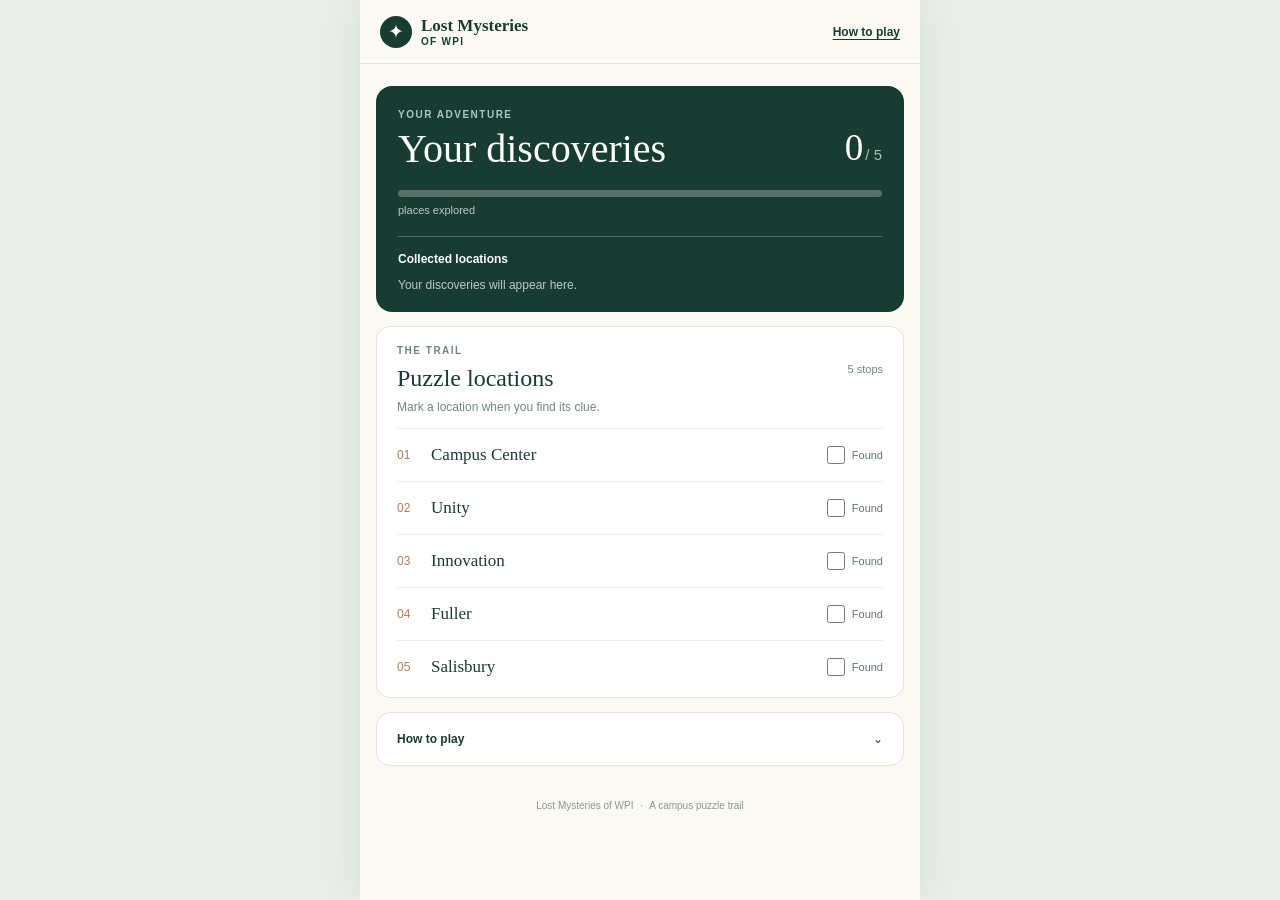
==== index.html @ c338ec58 "Remove clue notebook from mobile home" ====
<!doctype html>
<html lang="en">
<head>
  <meta charset="utf-8">
  <meta name="viewport" content="width=device-width, initial-scale=1">
  <meta name="theme-color" content="#183c32">
  <meta name="description" content="Track your discoveries in the Lost Mysteries of WPI campus puzzle trail.">
  <title>Lost Mysteries of WPI</title>
  <link rel="stylesheet" href="styles.css?v=4">
  <script src="script.js?v=3" defer></script>
</head>
<body>
  <a class="skip-link" href="#main">Skip to content</a>
  <div class="app-shell">
    <header class="site-header">
      <a class="brand" href="#main" aria-label="Lost Mysteries of WPI home">
        <span class="brand-symbol" aria-hidden="true">✦</span>
        <span>Lost Mysteries <small>of WPI</small></span>
      </a>
      <a class="header-link" href="#how-to-play">How to play</a>
    </header>

    <main id="main">
      <section class="dashboard" aria-labelledby="dashboard-title">
        <p class="eyebrow">YOUR ADVENTURE</p>
        <div class="dashboard-heading">
          <h1 id="dashboard-title">Your discoveries</h1>
          <div class="progress-count" aria-live="polite"><strong id="progress-count">0</strong><span>/ 5</span></div>
        </div>
        <div class="progress-track" role="progressbar" aria-label="Places explored" aria-valuemin="0" aria-valuemax="5" aria-valuenow="0" id="progress-track"><div id="progress-fill"></div></div>
        <p class="progress-caption">places explored</p>
        <div class="collected">
          <h2>Collected locations</h2>
          <ul id="collected-list" aria-live="polite"><li class="empty-state">Your discoveries will appear here.</li></ul>
        </div>
      </section>

      <section class="locations" id="locations" aria-labelledby="locations-title">
        <div class="section-title"><div><p class="eyebrow">THE TRAIL</p><h2 id="locations-title">Puzzle locations</h2></div><span class="location-total">5 stops</span></div>
        <p class="section-description">Mark a location when you find its clue.</p>
        <div id="location-list" class="location-list"></div>
      </section>

      <details class="instructions" id="how-to-play">
        <summary>How to play <span aria-hidden="true">⌄</span></summary>
        <ol>
          <li>Visit a puzzle location and look for its puzzle or QR code.</li>
          <li>Solve the puzzle and mark that location as found.</li>
          <li>Combine clues from all five stops to find Gompei’s secret hiding spot.</li>
        </ol>
        <p>You can explore alone or with friends. The listed stops are planned locations and may change.</p>
      </details>
    </main>

    <footer>Lost Mysteries of WPI <span>·</span> A campus puzzle trail</footer>
  </div>
</body>
</html>
---- styles.css ----
:root {
  font-family: Georgia, serif;
  color: #183c32;
  background: #e9eee8;
  font-synthesis: none;
}
* { box-sizing: border-box; }
html { scroll-behavior: smooth; }
body { margin: 0; }
a { color: inherit; text-decoration: none; }
.skip-link:not(:focus) { position: absolute; width: 1px; height: 1px; overflow: hidden; clip: rect(0, 0, 0, 0); white-space: nowrap; }
.skip-link:focus { position: absolute; top: 8px; left: 8px; z-index: 2; padding: 8px; background: white; }
.app-shell { max-width: 560px; min-height: 100vh; margin: auto; background: #faf9f4; box-shadow: 0 0 40px #17382f14; }
.site-header { height: 64px; padding: 0 20px; display: flex; align-items: center; justify-content: space-between; border-bottom: 1px solid #e4e9df; }
.brand { display: flex; align-items: center; gap: 9px; font-size: 17px; font-weight: bold; }
.brand small { display: block; font: 600 10px Arial, sans-serif; letter-spacing: .13em; text-transform: uppercase; }
.brand-symbol { width: 32px; height: 32px; display: grid; place-items: center; border-radius: 50%; background: #183c32; color: white; font-size: 19px; }
.header-link { font: 600 12px Arial, sans-serif; text-decoration: underline; text-underline-offset: 3px; }
main { padding: 22px 16px 34px; }
.eyebrow { margin: 0 0 9px; font: 700 10px Arial, sans-serif; letter-spacing: .15em; color: #71877a; }
.dashboard { padding: 23px 22px 20px; border-radius: 16px; background: #183c32; color: white; }
.dashboard .eyebrow { color: #afc7b5; }
.dashboard-heading { display: flex; align-items: start; justify-content: space-between; gap: 10px; }
h1, h2, p { margin-top: 0; }
h1 { font-size: clamp(30px, 8vw, 40px); line-height: 1; font-weight: normal; margin-bottom: 21px; }
.progress-count { display: flex; align-items: baseline; gap: 2px; white-space: nowrap; }
.progress-count strong { font-size: 37px; font-weight: normal; line-height: 1; }
.progress-count span { font: 15px Arial, sans-serif; color: #a9c1b2; }
.progress-track { height: 7px; border-radius: 10px; background: #557165; overflow: hidden; }
.progress-track div { width: 0; height: 100%; border-radius: inherit; background: #e5a16b; transition: width .2s; }
.progress-caption { margin: 7px 0 20px; color: #b8cbbf; font: 11px Arial, sans-serif; }
.collected { border-top: 1px solid #4f6a5d; padding-top: 15px; }
.collected h2 { margin-bottom: 12px; font: 700 12px Arial, sans-serif; }
.collected ul { display: flex; flex-wrap: wrap; gap: 7px; list-style: none; padding: 0; margin: 0; }
.collected li:not(.empty-state) { padding: 7px 10px; border-radius: 30px; color: #183c32; background: #e1eadc; font: 600 12px Arial, sans-serif; }
.empty-state { color: #b8cbbf; font: 12px Arial, sans-serif; }
.locations, .instructions { margin-top: 14px; background: white; border: 1px solid #e2e7dd; border-radius: 14px; }
.section-title { display: flex; justify-content: space-between; align-items: center; gap: 12px; }
.section-title h2 { margin: 0; font-size: 24px; font-weight: normal; }
input:focus-visible, a:focus-visible, summary:focus-visible { outline: 2px solid #bd744c; outline-offset: 2px; }
.locations { padding: 18px 20px 4px; }
.location-total { font: 11px Arial, sans-serif; color: #71877a !important; white-space: nowrap; }
.section-description { margin: 7px 0 12px; font: 12px/1.4 Arial, sans-serif; color: #71877a; }
.location { display: flex; align-items: center; gap: 12px; min-height: 53px; border-top: 1px solid #edf0e9; }
.location-index { color: #bc7957; font: 12px Arial, sans-serif; width: 22px; }
.location h3 { margin: 0; flex: 1; font-size: 17px; font-weight: normal; }
.location-check { display: flex; align-items: center; gap: 7px; cursor: pointer; font: 11px Arial, sans-serif; color: #61766a; }
.location-check input { width: 18px; height: 18px; margin: 0; accent-color: #183c32; cursor: pointer; }
.location:has(input:checked) h3 { color: #5b7864; }
.instructions { padding: 0 20px; font: 12px/1.55 Arial, sans-serif; }
.instructions summary { display: flex; justify-content: space-between; padding: 17px 0; cursor: pointer; font-weight: 700; list-style: none; }
.instructions summary::-webkit-details-marker { display: none; }
.instructions[open] summary span { transform: rotate(180deg); }
.instructions ol { padding-left: 20px; margin: 0 0 12px; }
.instructions li { margin-bottom: 8px; }
.instructions p { color: #64766a; margin-bottom: 18px; }
footer { padding: 0 16px 25px; color: #8a998c; text-align: center; font: 10px Arial, sans-serif; }
footer span { margin: 0 4px; }
@media (max-width: 360px) { .location-check { font-size: 0; } .location-check input { width: 20px; height: 20px; } }
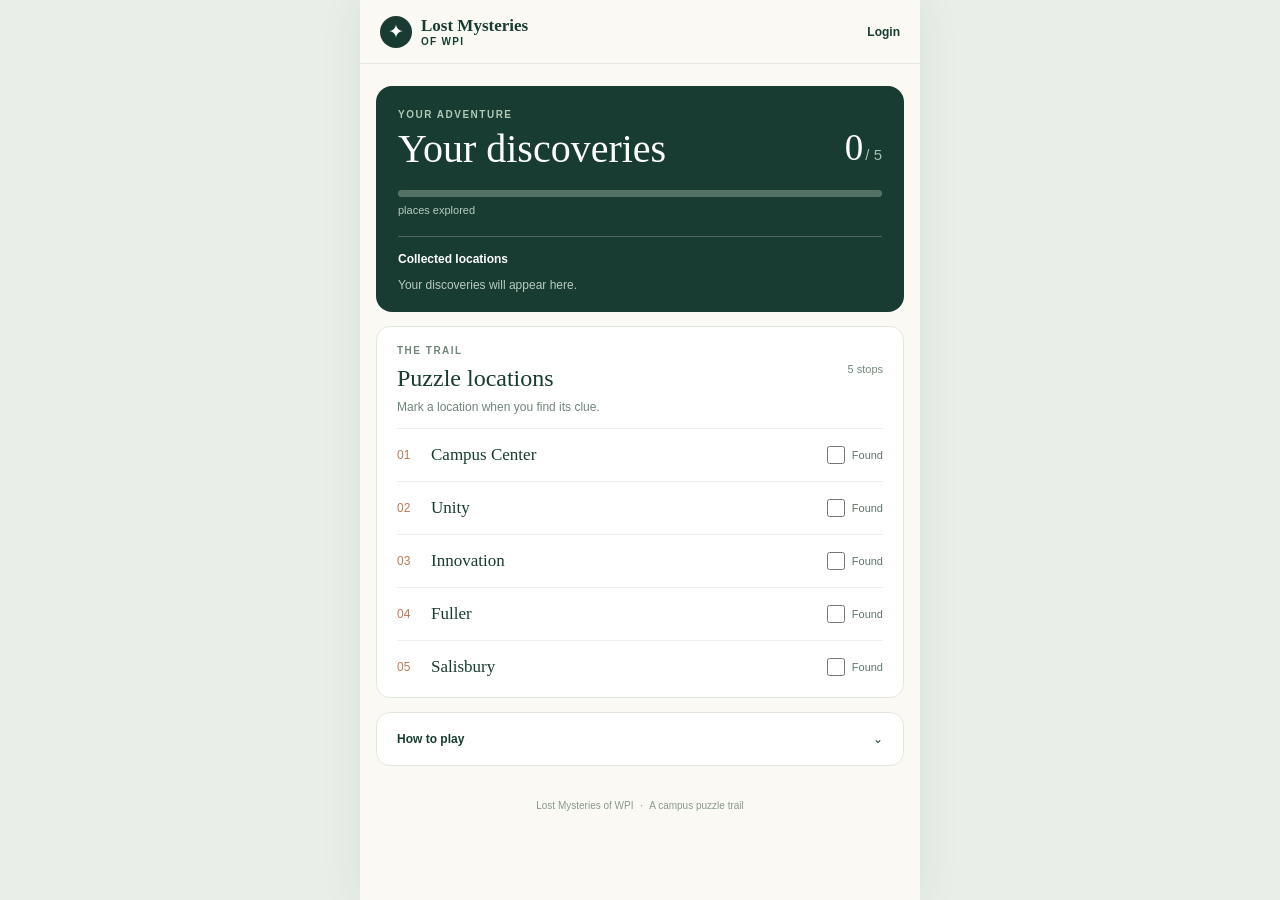
==== commit 22bdb5b0: "Show login label in header" ====
--- a/index.html
+++ b/index.html
@@ -6,7 +6,7 @@
   <meta name="theme-color" content="#183c32">
   <meta name="description" content="Track your discoveries in the Lost Mysteries of WPI campus puzzle trail.">
   <title>Lost Mysteries of WPI</title>
-  <link rel="stylesheet" href="styles.css?v=4">
+  <link rel="stylesheet" href="styles.css?v=5">
   <script src="script.js?v=3" defer></script>
 </head>
 <body>
@@ -17,7 +17,7 @@
         <span class="brand-symbol" aria-hidden="true">✦</span>
         <span>Lost Mysteries <small>of WPI</small></span>
       </a>
-      <a class="header-link" href="#how-to-play">How to play</a>
+      <span class="header-link">Login</span>
     </header>
 
     <main id="main">
--- a/styles.css
+++ b/styles.css
@@ -15,7 +15,7 @@
 .brand { display: flex; align-items: center; gap: 9px; font-size: 17px; font-weight: bold; }
 .brand small { display: block; font: 600 10px Arial, sans-serif; letter-spacing: .13em; text-transform: uppercase; }
 .brand-symbol { width: 32px; height: 32px; display: grid; place-items: center; border-radius: 50%; background: #183c32; color: white; font-size: 19px; }
-.header-link { font: 600 12px Arial, sans-serif; text-decoration: underline; text-underline-offset: 3px; }
+.header-link { font: 600 12px Arial, sans-serif; }
 main { padding: 22px 16px 34px; }
 .eyebrow { margin: 0 0 9px; font: 700 10px Arial, sans-serif; letter-spacing: .15em; color: #71877a; }
 .dashboard { padding: 23px 22px 20px; border-radius: 16px; background: #183c32; color: white; }
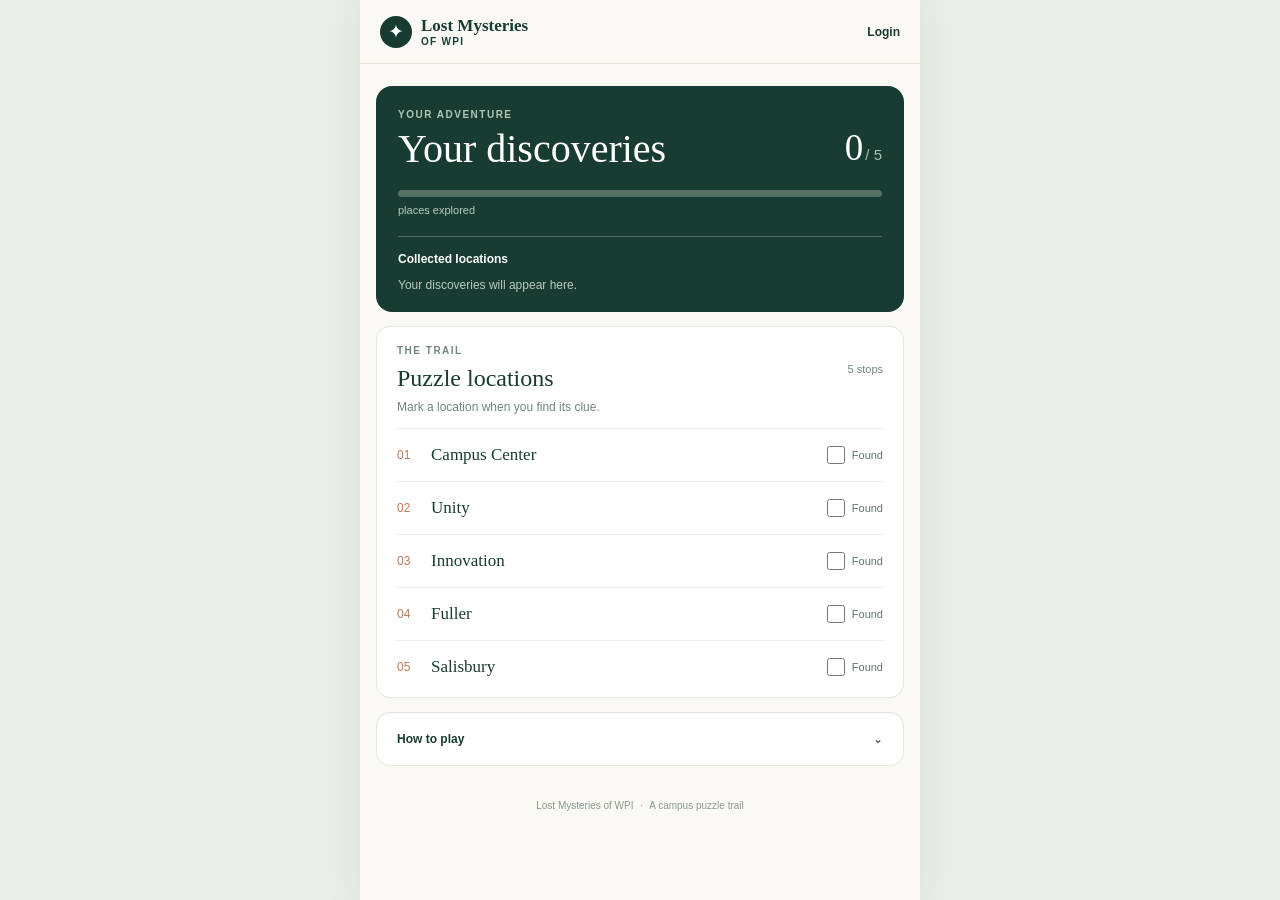
==== commit 4a169468: "Adjusted the layout" ====
--- a/index.html
+++ b/index.html
@@ -1,5 +1,6 @@
 <!doctype html>
 <html lang="en">
+
 <head>
   <meta charset="utf-8">
   <meta name="viewport" content="width=device-width, initial-scale=1">
@@ -9,6 +10,7 @@
   <link rel="stylesheet" href="styles.css?v=5">
   <script src="script.js?v=3" defer></script>
 </head>
+
 <body>
   <a class="skip-link" href="#main">Skip to content</a>
   <div class="app-shell">
@@ -27,16 +29,26 @@
           <h1 id="dashboard-title">Your discoveries</h1>
           <div class="progress-count" aria-live="polite"><strong id="progress-count">0</strong><span>/ 5</span></div>
         </div>
-        <div class="progress-track" role="progressbar" aria-label="Places explored" aria-valuemin="0" aria-valuemax="5" aria-valuenow="0" id="progress-track"><div id="progress-fill"></div></div>
+        <div class="progress-track" role="progressbar" aria-label="Places explored" aria-valuemin="0" aria-valuemax="5"
+          aria-valuenow="0" id="progress-track">
+          <div id="progress-fill"></div>
+        </div>
         <p class="progress-caption">places explored</p>
         <div class="collected">
           <h2>Collected locations</h2>
-          <ul id="collected-list" aria-live="polite"><li class="empty-state">Your discoveries will appear here.</li></ul>
+          <ul id="collected-list" aria-live="polite">
+            <li class="empty-state">Your discoveries will appear here.</li>
+          </ul>
         </div>
       </section>
 
       <section class="locations" id="locations" aria-labelledby="locations-title">
-        <div class="section-title"><div><p class="eyebrow">THE TRAIL</p><h2 id="locations-title">Puzzle locations</h2></div><span class="location-total">5 stops</span></div>
+        <div class="section-title">
+          <div>
+            <p class="eyebrow">THE TRAIL</p>
+            <h2 id="locations-title">Puzzle locations</h2>
+          </div><span class="location-total">5 stops</span>
+        </div>
         <p class="section-description">Mark a location when you find its clue.</p>
         <div id="location-list" class="location-list"></div>
       </section>
@@ -55,4 +67,5 @@
     <footer>Lost Mysteries of WPI <span>·</span> A campus puzzle trail</footer>
   </div>
 </body>
-</html>
+
+</html>
--- a/styles.css
+++ b/styles.css
@@ -4,56 +4,342 @@
   background: #e9eee8;
   font-synthesis: none;
 }
-* { box-sizing: border-box; }
-html { scroll-behavior: smooth; }
-body { margin: 0; }
-a { color: inherit; text-decoration: none; }
-.skip-link:not(:focus) { position: absolute; width: 1px; height: 1px; overflow: hidden; clip: rect(0, 0, 0, 0); white-space: nowrap; }
-.skip-link:focus { position: absolute; top: 8px; left: 8px; z-index: 2; padding: 8px; background: white; }
-.app-shell { max-width: 560px; min-height: 100vh; margin: auto; background: #faf9f4; box-shadow: 0 0 40px #17382f14; }
-.site-header { height: 64px; padding: 0 20px; display: flex; align-items: center; justify-content: space-between; border-bottom: 1px solid #e4e9df; }
-.brand { display: flex; align-items: center; gap: 9px; font-size: 17px; font-weight: bold; }
-.brand small { display: block; font: 600 10px Arial, sans-serif; letter-spacing: .13em; text-transform: uppercase; }
-.brand-symbol { width: 32px; height: 32px; display: grid; place-items: center; border-radius: 50%; background: #183c32; color: white; font-size: 19px; }
-.header-link { font: 600 12px Arial, sans-serif; }
-main { padding: 22px 16px 34px; }
-.eyebrow { margin: 0 0 9px; font: 700 10px Arial, sans-serif; letter-spacing: .15em; color: #71877a; }
-.dashboard { padding: 23px 22px 20px; border-radius: 16px; background: #183c32; color: white; }
-.dashboard .eyebrow { color: #afc7b5; }
-.dashboard-heading { display: flex; align-items: start; justify-content: space-between; gap: 10px; }
-h1, h2, p { margin-top: 0; }
-h1 { font-size: clamp(30px, 8vw, 40px); line-height: 1; font-weight: normal; margin-bottom: 21px; }
-.progress-count { display: flex; align-items: baseline; gap: 2px; white-space: nowrap; }
-.progress-count strong { font-size: 37px; font-weight: normal; line-height: 1; }
-.progress-count span { font: 15px Arial, sans-serif; color: #a9c1b2; }
-.progress-track { height: 7px; border-radius: 10px; background: #557165; overflow: hidden; }
-.progress-track div { width: 0; height: 100%; border-radius: inherit; background: #e5a16b; transition: width .2s; }
-.progress-caption { margin: 7px 0 20px; color: #b8cbbf; font: 11px Arial, sans-serif; }
-.collected { border-top: 1px solid #4f6a5d; padding-top: 15px; }
-.collected h2 { margin-bottom: 12px; font: 700 12px Arial, sans-serif; }
-.collected ul { display: flex; flex-wrap: wrap; gap: 7px; list-style: none; padding: 0; margin: 0; }
-.collected li:not(.empty-state) { padding: 7px 10px; border-radius: 30px; color: #183c32; background: #e1eadc; font: 600 12px Arial, sans-serif; }
-.empty-state { color: #b8cbbf; font: 12px Arial, sans-serif; }
-.locations, .instructions { margin-top: 14px; background: white; border: 1px solid #e2e7dd; border-radius: 14px; }
-.section-title { display: flex; justify-content: space-between; align-items: center; gap: 12px; }
-.section-title h2 { margin: 0; font-size: 24px; font-weight: normal; }
-input:focus-visible, a:focus-visible, summary:focus-visible { outline: 2px solid #bd744c; outline-offset: 2px; }
-.locations { padding: 18px 20px 4px; }
-.location-total { font: 11px Arial, sans-serif; color: #71877a !important; white-space: nowrap; }
-.section-description { margin: 7px 0 12px; font: 12px/1.4 Arial, sans-serif; color: #71877a; }
-.location { display: flex; align-items: center; gap: 12px; min-height: 53px; border-top: 1px solid #edf0e9; }
-.location-index { color: #bc7957; font: 12px Arial, sans-serif; width: 22px; }
-.location h3 { margin: 0; flex: 1; font-size: 17px; font-weight: normal; }
-.location-check { display: flex; align-items: center; gap: 7px; cursor: pointer; font: 11px Arial, sans-serif; color: #61766a; }
-.location-check input { width: 18px; height: 18px; margin: 0; accent-color: #183c32; cursor: pointer; }
-.location:has(input:checked) h3 { color: #5b7864; }
-.instructions { padding: 0 20px; font: 12px/1.55 Arial, sans-serif; }
-.instructions summary { display: flex; justify-content: space-between; padding: 17px 0; cursor: pointer; font-weight: 700; list-style: none; }
-.instructions summary::-webkit-details-marker { display: none; }
-.instructions[open] summary span { transform: rotate(180deg); }
-.instructions ol { padding-left: 20px; margin: 0 0 12px; }
-.instructions li { margin-bottom: 8px; }
-.instructions p { color: #64766a; margin-bottom: 18px; }
-footer { padding: 0 16px 25px; color: #8a998c; text-align: center; font: 10px Arial, sans-serif; }
-footer span { margin: 0 4px; }
-@media (max-width: 360px) { .location-check { font-size: 0; } .location-check input { width: 20px; height: 20px; } }
+
+* {
+  box-sizing: border-box;
+}
+
+html {
+  scroll-behavior: smooth;
+}
+
+body {
+  margin: 0;
+}
+
+a {
+  color: inherit;
+  text-decoration: none;
+}
+
+.skip-link:not(:focus) {
+  position: absolute;
+  width: 1px;
+  height: 1px;
+  overflow: hidden;
+  clip: rect(0, 0, 0, 0);
+  white-space: nowrap;
+}
+
+.skip-link:focus {
+  position: absolute;
+  top: 8px;
+  left: 8px;
+  z-index: 2;
+  padding: 8px;
+  background: white;
+}
+
+.app-shell {
+  max-width: 560px;
+  min-height: 100vh;
+  margin: auto;
+  background: #faf9f4;
+  box-shadow: 0 0 40px #17382f14;
+}
+
+.site-header {
+  height: 64px;
+  padding: 0 20px;
+  display: flex;
+  align-items: center;
+  justify-content: space-between;
+  border-bottom: 1px solid #e4e9df;
+}
+
+.brand {
+  display: flex;
+  align-items: center;
+  gap: 9px;
+  font-size: 17px;
+  font-weight: bold;
+}
+
+.brand small {
+  display: block;
+  font: 600 10px Arial, sans-serif;
+  letter-spacing: .13em;
+  text-transform: uppercase;
+}
+
+.brand-symbol {
+  width: 32px;
+  height: 32px;
+  display: grid;
+  place-items: center;
+  border-radius: 50%;
+  background: #183c32;
+  color: white;
+  font-size: 19px;
+}
+
+.header-link {
+  font: 600 12px Arial, sans-serif;
+}
+
+main {
+  padding: 22px 16px 34px;
+}
+
+.eyebrow {
+  margin: 0 0 9px;
+  font: 700 10px Arial, sans-serif;
+  letter-spacing: .15em;
+  color: #71877a;
+}
+
+.dashboard {
+  padding: 23px 22px 20px;
+  border-radius: 16px;
+  background: #183c32;
+  color: white;
+}
+
+.dashboard .eyebrow {
+  color: #afc7b5;
+}
+
+.dashboard-heading {
+  display: flex;
+  align-items: start;
+  justify-content: space-between;
+  gap: 10px;
+}
+
+h1,
+h2,
+p {
+  margin-top: 0;
+}
+
+h1 {
+  font-size: clamp(30px, 8vw, 40px);
+  line-height: 1;
+  font-weight: normal;
+  margin-bottom: 21px;
+}
+
+.progress-count {
+  display: flex;
+  align-items: baseline;
+  gap: 2px;
+  white-space: nowrap;
+}
+
+.progress-count strong {
+  font-size: 37px;
+  font-weight: normal;
+  line-height: 1;
+}
+
+.progress-count span {
+  font: 15px Arial, sans-serif;
+  color: #a9c1b2;
+}
+
+.progress-track {
+  height: 7px;
+  border-radius: 10px;
+  background: #557165;
+  overflow: hidden;
+}
+
+.progress-track div {
+  width: 0;
+  height: 100%;
+  border-radius: inherit;
+  background: #e5a16b;
+  transition: width .2s;
+}
+
+.progress-caption {
+  margin: 7px 0 20px;
+  color: #b8cbbf;
+  font: 11px Arial, sans-serif;
+}
+
+.collected {
+  border-top: 1px solid #4f6a5d;
+  padding-top: 15px;
+}
+
+.collected h2 {
+  margin-bottom: 12px;
+  font: 700 12px Arial, sans-serif;
+}
+
+.collected ul {
+  display: flex;
+  flex-wrap: wrap;
+  gap: 7px;
+  list-style: none;
+  padding: 0;
+  margin: 0;
+}
+
+.collected li:not(.empty-state) {
+  padding: 7px 10px;
+  border-radius: 30px;
+  color: #183c32;
+  background: #e1eadc;
+  font: 600 12px Arial, sans-serif;
+}
+
+.empty-state {
+  color: #b8cbbf;
+  font: 12px Arial, sans-serif;
+}
+
+.locations,
+.instructions {
+  margin-top: 14px;
+  background: white;
+  border: 1px solid #e2e7dd;
+  border-radius: 14px;
+}
+
+.section-title {
+  display: flex;
+  justify-content: space-between;
+  align-items: center;
+  gap: 12px;
+}
+
+.section-title h2 {
+  margin: 0;
+  font-size: 24px;
+  font-weight: normal;
+}
+
+input:focus-visible,
+a:focus-visible,
+summary:focus-visible {
+  outline: 2px solid #bd744c;
+  outline-offset: 2px;
+}
+
+.locations {
+  padding: 18px 20px 4px;
+}
+
+.location-total {
+  font: 11px Arial, sans-serif;
+  color: #71877a !important;
+  white-space: nowrap;
+}
+
+.section-description {
+  margin: 7px 0 12px;
+  font: 12px/1.4 Arial, sans-serif;
+  color: #71877a;
+}
+
+.location {
+  display: flex;
+  align-items: center;
+  gap: 12px;
+  min-height: 53px;
+  border-top: 1px solid #edf0e9;
+}
+
+.location-index {
+  color: #bc7957;
+  font: 12px Arial, sans-serif;
+  width: 22px;
+}
+
+.location h3 {
+  margin: 0;
+  flex: 1;
+  font-size: 17px;
+  font-weight: normal;
+}
+
+.location-check {
+  display: flex;
+  align-items: center;
+  gap: 7px;
+  cursor: pointer;
+  font: 11px Arial, sans-serif;
+  color: #61766a;
+}
+
+.location-check input {
+  width: 18px;
+  height: 18px;
+  margin: 0;
+  accent-color: #183c32;
+  cursor: pointer;
+}
+
+.location:has(input:checked) h3 {
+  color: #5b7864;
+}
+
+.instructions {
+  padding: 0 20px;
+  font: 12px/1.55 Arial, sans-serif;
+}
+
+.instructions summary {
+  display: flex;
+  justify-content: space-between;
+  padding: 17px 0;
+  cursor: pointer;
+  font-weight: 700;
+  list-style: none;
+}
+
+.instructions summary::-webkit-details-marker {
+  display: none;
+}
+
+.instructions[open] summary span {
+  transform: rotate(180deg);
+}
+
+.instructions ol {
+  padding-left: 20px;
+  margin: 0 0 12px;
+}
+
+.instructions li {
+  margin-bottom: 8px;
+}
+
+.instructions p {
+  color: #64766a;
+  margin-bottom: 18px;
+}
+
+footer {
+  padding: 0 16px 25px;
+  color: #8a998c;
+  text-align: center;
+  font: 10px Arial, sans-serif;
+}
+
+footer span {
+  margin: 0 4px;
+}
+
+@media (max-width: 360px) {
+  .location-check {
+    font-size: 0;
+  }
+
+  .location-check input {
+    width: 20px;
+    height: 20px;
+  }
+}
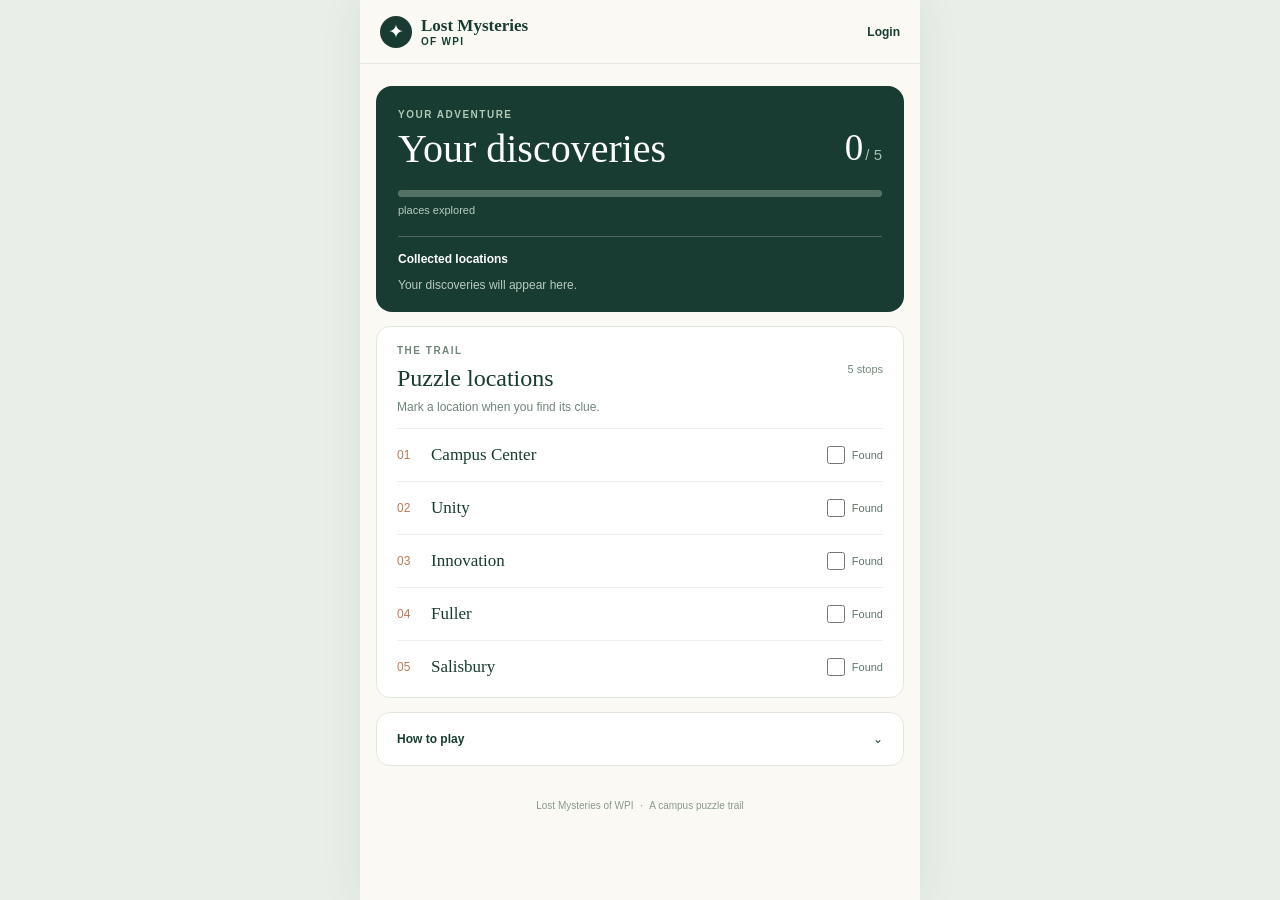
==== commit dd3659bd: "Add a login page and connect to the main page." ====
--- a/index.html
+++ b/index.html
@@ -2,70 +2,134 @@
 <html lang="en">
 
 <head>
-  <meta charset="utf-8">
-  <meta name="viewport" content="width=device-width, initial-scale=1">
-  <meta name="theme-color" content="#183c32">
-  <meta name="description" content="Track your discoveries in the Lost Mysteries of WPI campus puzzle trail.">
-  <title>Lost Mysteries of WPI</title>
-  <link rel="stylesheet" href="styles.css?v=5">
-  <script src="script.js?v=3" defer></script>
+	<meta charset="utf-8">
+	<meta name="viewport" content="width=device-width, initial-scale=1">
+	<meta name="theme-color" content="#183c32">
+	<meta name="description" content="Track your discoveries in the Lost Mysteries of WPI campus puzzle trail.">
+	<title>Lost Mysteries of WPI</title>
+	<link rel="stylesheet" href="styles.css?v=5">
 </head>
 
 <body>
-  <a class="skip-link" href="#main">Skip to content</a>
-  <div class="app-shell">
-    <header class="site-header">
-      <a class="brand" href="#main" aria-label="Lost Mysteries of WPI home">
-        <span class="brand-symbol" aria-hidden="true">✦</span>
-        <span>Lost Mysteries <small>of WPI</small></span>
-      </a>
-      <span class="header-link">Login</span>
-    </header>
+	<a class="skip-link" href="#main">Skip to content</a>
+	<div class="app-shell">
+		<header class="site-header">
+			<a class="brand" href="#main" aria-label="Lost Mysteries of WPI home">
+				<span class="brand-symbol" aria-hidden="true">✦</span>
+				<span>Lost Mysteries <small>of WPI</small></span>
+			</a>
+			<a class="header-link" href="login.html">Login</a>
+		</header>
 
-    <main id="main">
-      <section class="dashboard" aria-labelledby="dashboard-title">
-        <p class="eyebrow">YOUR ADVENTURE</p>
-        <div class="dashboard-heading">
-          <h1 id="dashboard-title">Your discoveries</h1>
-          <div class="progress-count" aria-live="polite"><strong id="progress-count">0</strong><span>/ 5</span></div>
-        </div>
-        <div class="progress-track" role="progressbar" aria-label="Places explored" aria-valuemin="0" aria-valuemax="5"
-          aria-valuenow="0" id="progress-track">
-          <div id="progress-fill"></div>
-        </div>
-        <p class="progress-caption">places explored</p>
-        <div class="collected">
-          <h2>Collected locations</h2>
-          <ul id="collected-list" aria-live="polite">
-            <li class="empty-state">Your discoveries will appear here.</li>
-          </ul>
-        </div>
-      </section>
+		<main id="main">
+			<section class="dashboard" aria-labelledby="dashboard-title">
+				<p class="eyebrow">YOUR ADVENTURE</p>
+				<div class="dashboard-heading">
+					<h1 id="dashboard-title">Your discoveries</h1>
+					<div class="progress-count" aria-live="polite"><strong id="progress-count">0</strong><span>/
+							5</span></div>
+				</div>
+				<div class="progress-track" role="progressbar" aria-label="Places explored" aria-valuemin="0"
+					aria-valuemax="5" aria-valuenow="0" id="progress-track">
+					<div id="progress-fill"></div>
+				</div>
+				<p class="progress-caption">places explored</p>
+				<div class="collected">
+					<h2>Collected locations</h2>
+					<ul id="collected-list" aria-live="polite">
+						<li class="empty-state">Your discoveries will appear here.</li>
+					</ul>
+				</div>
+			</section>
 
-      <section class="locations" id="locations" aria-labelledby="locations-title">
-        <div class="section-title">
-          <div>
-            <p class="eyebrow">THE TRAIL</p>
-            <h2 id="locations-title">Puzzle locations</h2>
-          </div><span class="location-total">5 stops</span>
-        </div>
-        <p class="section-description">Mark a location when you find its clue.</p>
-        <div id="location-list" class="location-list"></div>
-      </section>
+			<section class="locations" id="locations" aria-labelledby="locations-title">
+				<div class="section-title">
+					<div>
+						<p class="eyebrow">THE TRAIL</p>
+						<h2 id="locations-title">Puzzle locations</h2>
+					</div><span class="location-total">5 stops</span>
+				</div>
+				<p class="section-description">Mark a location when you find its clue.</p>
+				<div id="location-list" class="location-list"></div>
+			</section>
 
-      <details class="instructions" id="how-to-play">
-        <summary>How to play <span aria-hidden="true">⌄</span></summary>
-        <ol>
-          <li>Visit a puzzle location and look for its puzzle or QR code.</li>
-          <li>Solve the puzzle and mark that location as found.</li>
-          <li>Combine clues from all five stops to find Gompei’s secret hiding spot.</li>
-        </ol>
-        <p>You can explore alone or with friends. The listed stops are planned locations and may change.</p>
-      </details>
-    </main>
+			<details class="instructions" id="how-to-play">
+				<summary>How to play <span aria-hidden="true">⌄</span></summary>
+				<ol>
+					<li>Visit a puzzle location and look for its puzzle or QR code.</li>
+					<li>Solve the puzzle and mark that location as found.</li>
+					<li>Combine clues from all five stops to find Gompei’s secret hiding spot.</li>
+				</ol>
+				<p>You can explore alone or with friends. The listed stops are planned locations and may change.</p>
+			</details>
+		</main>
 
-    <footer>Lost Mysteries of WPI <span>·</span> A campus puzzle trail</footer>
-  </div>
+		<footer>Lost Mysteries of WPI <span>·</span> A campus puzzle trail</footer>
+	</div>
+
+	<script>
+		// Main Page JavaScript
+		const locations = [
+			{ id: 'cc', name: 'Campus Center' },
+			{ id: 'unity', name: 'Unity' },
+			{ id: 'innovation', name: 'Innovation' },
+			{ id: 'fuller', name: 'Fuller' },
+			{ id: 'salisbury', name: 'Salisbury' },
+		];
+
+		const progressKey = 'lost-mysteries-progress-v1';
+		const list = document.querySelector('#location-list');
+		const collectedList = document.querySelector('#collected-list');
+
+		function storedProgress() {
+			try {
+				const value = JSON.parse(localStorage.getItem(progressKey) || '[]');
+				return Array.isArray(value) ? value.filter(id => locations.some(location => location.id === id)) : [];
+			} catch {
+				return [];
+			}
+		}
+
+		function updateProgress() {
+			const checked = [...list.querySelectorAll('input:checked')].map(input => input.value);
+			document.querySelector('#progress-count').textContent = checked.length;
+			document.querySelector('#progress-fill').style.width = `${checked.length / locations.length * 100}%`;
+			document.querySelector('#progress-track').setAttribute('aria-valuenow', checked.length);
+			collectedList.replaceChildren();
+
+			if (checked.length === 0) {
+				const empty = document.createElement('li');
+				empty.className = 'empty-state';
+				empty.textContent = 'Your discoveries will appear here.';
+				collectedList.append(empty);
+			} else {
+				locations.filter(location => checked.includes(location.id)).forEach(location => {
+					const item = document.createElement('li');
+					item.textContent = location.name;
+					collectedList.append(item);
+				});
+			}
+
+			try {
+				localStorage.setItem(progressKey, JSON.stringify(checked));
+			} catch {
+				console.warn('Progress could not be saved in this browser.');
+			}
+		}
+
+		const completed = storedProgress();
+
+		locations.forEach((location, index) => {
+			const row = document.createElement('article');
+			row.className = 'location';
+			row.innerHTML = `<span class="location-index">0${index + 1}</span><h3>${location.name}</h3><label class="location-check"><input type="checkbox" value="${location.id}" ${completed.includes(location.id) ? 'checked' : ''}><span>Found</span></label>`;
+			list.append(row);
+		});
+
+		list.addEventListener('change', updateProgress);
+		updateProgress();
+	</script>
+
 </body>
 
 </html>
--- a/styles.css
+++ b/styles.css
@@ -1,345 +1,482 @@
 :root {
-  font-family: Georgia, serif;
-  color: #183c32;
-  background: #e9eee8;
-  font-synthesis: none;
+    font-family: Georgia, serif;
+    color: #183c32;
+    background: #e9eee8;
+    font-synthesis: none;
 }
 
 * {
-  box-sizing: border-box;
+    box-sizing: border-box;
 }
 
 html {
-  scroll-behavior: smooth;
+    scroll-behavior: smooth;
 }
 
 body {
-  margin: 0;
+    margin: 0;
 }
 
 a {
-  color: inherit;
-  text-decoration: none;
+    color: inherit;
+    text-decoration: none;
 }
 
 .skip-link:not(:focus) {
-  position: absolute;
-  width: 1px;
-  height: 1px;
-  overflow: hidden;
-  clip: rect(0, 0, 0, 0);
-  white-space: nowrap;
+    position: absolute;
+    width: 1px;
+    height: 1px;
+    overflow: hidden;
+    clip: rect(0, 0, 0, 0);
+    white-space: nowrap;
 }
 
 .skip-link:focus {
-  position: absolute;
-  top: 8px;
-  left: 8px;
-  z-index: 2;
-  padding: 8px;
-  background: white;
+    position: absolute;
+    top: 8px;
+    left: 8px;
+    z-index: 2;
+    padding: 8px;
+    background: white;
 }
 
 .app-shell {
-  max-width: 560px;
-  min-height: 100vh;
-  margin: auto;
-  background: #faf9f4;
-  box-shadow: 0 0 40px #17382f14;
+    max-width: 560px;
+    min-height: 100vh;
+    margin: auto;
+    background: #faf9f4;
+    box-shadow: 0 0 40px #17382f14;
 }
 
 .site-header {
-  height: 64px;
-  padding: 0 20px;
-  display: flex;
-  align-items: center;
-  justify-content: space-between;
-  border-bottom: 1px solid #e4e9df;
+    height: 64px;
+    padding: 0 20px;
+    display: flex;
+    align-items: center;
+    justify-content: space-between;
+    border-bottom: 1px solid #e4e9df;
 }
 
 .brand {
-  display: flex;
-  align-items: center;
-  gap: 9px;
-  font-size: 17px;
-  font-weight: bold;
+    display: flex;
+    align-items: center;
+    gap: 9px;
+    font-size: 17px;
+    font-weight: bold;
 }
 
 .brand small {
-  display: block;
-  font: 600 10px Arial, sans-serif;
-  letter-spacing: .13em;
-  text-transform: uppercase;
+    display: block;
+    font: 600 10px Arial, sans-serif;
+    letter-spacing: .13em;
+    text-transform: uppercase;
 }
 
 .brand-symbol {
-  width: 32px;
-  height: 32px;
-  display: grid;
-  place-items: center;
-  border-radius: 50%;
-  background: #183c32;
-  color: white;
-  font-size: 19px;
+    width: 32px;
+    height: 32px;
+    display: grid;
+    place-items: center;
+    border-radius: 50%;
+    background: #183c32;
+    color: white;
+    font-size: 19px;
 }
 
 .header-link {
-  font: 600 12px Arial, sans-serif;
+    font: 600 12px Arial, sans-serif;
 }
 
 main {
-  padding: 22px 16px 34px;
+    padding: 22px 16px 34px;
 }
 
 .eyebrow {
-  margin: 0 0 9px;
-  font: 700 10px Arial, sans-serif;
-  letter-spacing: .15em;
-  color: #71877a;
+    margin: 0 0 9px;
+    font: 700 10px Arial, sans-serif;
+    letter-spacing: .15em;
+    color: #71877a;
 }
 
 .dashboard {
-  padding: 23px 22px 20px;
-  border-radius: 16px;
-  background: #183c32;
-  color: white;
+    padding: 23px 22px 20px;
+    border-radius: 16px;
+    background: #183c32;
+    color: white;
 }
 
 .dashboard .eyebrow {
-  color: #afc7b5;
+    color: #afc7b5;
 }
 
 .dashboard-heading {
-  display: flex;
-  align-items: start;
-  justify-content: space-between;
-  gap: 10px;
+    display: flex;
+    align-items: start;
+    justify-content: space-between;
+    gap: 10px;
 }
 
 h1,
 h2,
 p {
-  margin-top: 0;
+    margin-top: 0;
 }
 
 h1 {
-  font-size: clamp(30px, 8vw, 40px);
-  line-height: 1;
-  font-weight: normal;
-  margin-bottom: 21px;
+    font-size: clamp(30px, 8vw, 40px);
+    line-height: 1;
+    font-weight: normal;
+    margin-bottom: 21px;
 }
 
 .progress-count {
-  display: flex;
-  align-items: baseline;
-  gap: 2px;
-  white-space: nowrap;
+    display: flex;
+    align-items: baseline;
+    gap: 2px;
+    white-space: nowrap;
 }
 
 .progress-count strong {
-  font-size: 37px;
-  font-weight: normal;
-  line-height: 1;
+    font-size: 37px;
+    font-weight: normal;
+    line-height: 1;
 }
 
 .progress-count span {
-  font: 15px Arial, sans-serif;
-  color: #a9c1b2;
+    font: 15px Arial, sans-serif;
+    color: #a9c1b2;
 }
 
 .progress-track {
-  height: 7px;
-  border-radius: 10px;
-  background: #557165;
-  overflow: hidden;
+    height: 7px;
+    border-radius: 10px;
+    background: #557165;
+    overflow: hidden;
 }
 
 .progress-track div {
-  width: 0;
-  height: 100%;
-  border-radius: inherit;
-  background: #e5a16b;
-  transition: width .2s;
+    width: 0;
+    height: 100%;
+    border-radius: inherit;
+    background: #e5a16b;
+    transition: width .2s;
 }
 
 .progress-caption {
-  margin: 7px 0 20px;
-  color: #b8cbbf;
-  font: 11px Arial, sans-serif;
+    margin: 7px 0 20px;
+    color: #b8cbbf;
+    font: 11px Arial, sans-serif;
 }
 
 .collected {
-  border-top: 1px solid #4f6a5d;
-  padding-top: 15px;
+    border-top: 1px solid #4f6a5d;
+    padding-top: 15px;
 }
 
 .collected h2 {
-  margin-bottom: 12px;
-  font: 700 12px Arial, sans-serif;
+    margin-bottom: 12px;
+    font: 700 12px Arial, sans-serif;
 }
 
 .collected ul {
-  display: flex;
-  flex-wrap: wrap;
-  gap: 7px;
-  list-style: none;
-  padding: 0;
-  margin: 0;
+    display: flex;
+    flex-wrap: wrap;
+    gap: 7px;
+    list-style: none;
+    padding: 0;
+    margin: 0;
 }
 
 .collected li:not(.empty-state) {
-  padding: 7px 10px;
-  border-radius: 30px;
-  color: #183c32;
-  background: #e1eadc;
-  font: 600 12px Arial, sans-serif;
+    padding: 7px 10px;
+    border-radius: 30px;
+    color: #183c32;
+    background: #e1eadc;
+    font: 600 12px Arial, sans-serif;
 }
 
 .empty-state {
-  color: #b8cbbf;
-  font: 12px Arial, sans-serif;
+    color: #b8cbbf;
+    font: 12px Arial, sans-serif;
 }
 
 .locations,
 .instructions {
-  margin-top: 14px;
-  background: white;
-  border: 1px solid #e2e7dd;
-  border-radius: 14px;
+    margin-top: 14px;
+    background: white;
+    border: 1px solid #e2e7dd;
+    border-radius: 14px;
 }
 
 .section-title {
-  display: flex;
-  justify-content: space-between;
-  align-items: center;
-  gap: 12px;
+    display: flex;
+    justify-content: space-between;
+    align-items: center;
+    gap: 12px;
 }
 
 .section-title h2 {
-  margin: 0;
-  font-size: 24px;
-  font-weight: normal;
+    margin: 0;
+    font-size: 24px;
+    font-weight: normal;
 }
 
 input:focus-visible,
 a:focus-visible,
 summary:focus-visible {
-  outline: 2px solid #bd744c;
-  outline-offset: 2px;
+    outline: 2px solid #bd744c;
+    outline-offset: 2px;
 }
 
 .locations {
-  padding: 18px 20px 4px;
+    padding: 18px 20px 4px;
 }
 
 .location-total {
-  font: 11px Arial, sans-serif;
-  color: #71877a !important;
-  white-space: nowrap;
+    font: 11px Arial, sans-serif;
+    color: #71877a !important;
+    white-space: nowrap;
 }
 
 .section-description {
-  margin: 7px 0 12px;
-  font: 12px/1.4 Arial, sans-serif;
-  color: #71877a;
+    margin: 7px 0 12px;
+    font: 12px/1.4 Arial, sans-serif;
+    color: #71877a;
 }
 
 .location {
-  display: flex;
-  align-items: center;
-  gap: 12px;
-  min-height: 53px;
-  border-top: 1px solid #edf0e9;
+    display: flex;
+    align-items: center;
+    gap: 12px;
+    min-height: 53px;
+    border-top: 1px solid #edf0e9;
 }
 
 .location-index {
-  color: #bc7957;
-  font: 12px Arial, sans-serif;
-  width: 22px;
+    color: #bc7957;
+    font: 12px Arial, sans-serif;
+    width: 22px;
 }
 
 .location h3 {
-  margin: 0;
-  flex: 1;
-  font-size: 17px;
-  font-weight: normal;
+    margin: 0;
+    flex: 1;
+    font-size: 17px;
+    font-weight: normal;
 }
 
 .location-check {
-  display: flex;
-  align-items: center;
-  gap: 7px;
-  cursor: pointer;
-  font: 11px Arial, sans-serif;
-  color: #61766a;
+    display: flex;
+    align-items: center;
+    gap: 7px;
+    cursor: pointer;
+    font: 11px Arial, sans-serif;
+    color: #61766a;
 }
 
 .location-check input {
-  width: 18px;
-  height: 18px;
-  margin: 0;
-  accent-color: #183c32;
-  cursor: pointer;
+    width: 18px;
+    height: 18px;
+    margin: 0;
+    accent-color: #183c32;
+    cursor: pointer;
 }
 
 .location:has(input:checked) h3 {
-  color: #5b7864;
+    color: #5b7864;
 }
 
 .instructions {
-  padding: 0 20px;
-  font: 12px/1.55 Arial, sans-serif;
+    padding: 0 20px;
+    font: 12px/1.55 Arial, sans-serif;
 }
 
 .instructions summary {
-  display: flex;
-  justify-content: space-between;
-  padding: 17px 0;
-  cursor: pointer;
-  font-weight: 700;
-  list-style: none;
+    display: flex;
+    justify-content: space-between;
+    padding: 17px 0;
+    cursor: pointer;
+    font-weight: 700;
+    list-style: none;
 }
 
 .instructions summary::-webkit-details-marker {
-  display: none;
+    display: none;
 }
 
 .instructions[open] summary span {
-  transform: rotate(180deg);
+    transform: rotate(180deg);
 }
 
 .instructions ol {
-  padding-left: 20px;
-  margin: 0 0 12px;
+    padding-left: 20px;
+    margin: 0 0 12px;
 }
 
 .instructions li {
-  margin-bottom: 8px;
+    margin-bottom: 8px;
 }
 
 .instructions p {
-  color: #64766a;
-  margin-bottom: 18px;
+    color: #64766a;
+    margin-bottom: 18px;
 }
 
 footer {
-  padding: 0 16px 25px;
-  color: #8a998c;
-  text-align: center;
-  font: 10px Arial, sans-serif;
+    padding: 0 16px 25px;
+    color: #8a998c;
+    text-align: center;
+    font: 10px Arial, sans-serif;
 }
 
 footer span {
-  margin: 0 4px;
+    margin: 0 4px;
 }
 
 @media (max-width: 360px) {
-  .location-check {
-    font-size: 0;
-  }
-
-  .location-check input {
-    width: 20px;
-    height: 20px;
-  }
-}+    .location-check {
+        font-size: 0;
+    }
+
+    .location-check input {
+        width: 20px;
+        height: 20px;
+    }
+}
+
+/* Login Page */
+.login-card {
+    max-width: 480px;
+    margin: 28px auto;
+    overflow: hidden;
+    border: 1px solid #e2e7dd;
+    border-radius: 16px;
+    background: white;
+    box-shadow: 0 10px 30px #183c3210;
+}
+
+.login-header {
+    padding: 30px 28px 26px;
+    background: #183c32;
+    color: white;
+    text-align: center;
+}
+
+.login-header .eyebrow {
+    color: #afc7b5;
+}
+
+.login-header h1 {
+    margin: 0 0 12px;
+    font-size: 32px;
+    line-height: 1.15;
+}
+
+.login-header p:last-child {
+    margin: 0;
+    color: #c5d6cc;
+    font: 13px/1.6 Arial, sans-serif;
+}
+
+.login-card form {
+    padding: 28px;
+}
+
+.login-card .form-group {
+    margin-bottom: 20px;
+}
+
+.login-card label {
+    display: block;
+    margin-bottom: 9px;
+    color: #183c32;
+    font: 600 13px Arial, sans-serif;
+}
+
+.login-card input {
+    display: block;
+    width: 100%;
+    height: 46px;
+    padding: 0 14px;
+    border: 1px solid #d5dfd6;
+    border-radius: 9px;
+    outline: none;
+    background: #f8faf7;
+    color: #183c32;
+    font: 15px Arial, sans-serif;
+    transition: border-color .2s, box-shadow .2s;
+}
+
+.login-card input::placeholder {
+    color: #9aa99d;
+}
+
+.login-card input:focus {
+    border-color: #527d66;
+    box-shadow: 0 0 0 3px #527d6622;
+}
+
+#login-message {
+    min-height: 18px;
+    margin: 0 0 14px;
+    color: #a14e39;
+    font: 12px/1.5 Arial, sans-serif;
+    text-align: center;
+}
+
+.login-actions {
+    display: grid;
+    grid-template-columns: 1fr 1fr;
+    gap: 12px;
+}
+
+.login-actions button {
+    min-height: 46px;
+    padding: 10px;
+    border: 1px solid #183c32;
+    border-radius: 9px;
+    font: 600 13px Arial, sans-serif;
+    cursor: pointer;
+    transition: background .2s, transform .2s;
+}
+
+#login-btn {
+    background: #183c32;
+    color: white;
+}
+
+#register-btn {
+    background: white;
+    color: #183c32;
+}
+
+#login-btn:not(:disabled):hover {
+    background: #2a5949;
+}
+
+#register-btn:not(:disabled):hover {
+    background: #e1eadc;
+}
+
+.login-actions button:disabled {
+    opacity: .4;
+    cursor: not-allowed;
+}
+
+@media (max-width: 420px) {
+    .login-card {
+        margin: 12px auto;
+    }
+
+    .login-header {
+        padding: 26px 20px;
+    }
+
+    .login-card form {
+        padding: 24px 20px;
+    }
+
+    .login-actions {
+        grid-template-columns: 1fr;
+    }
+}
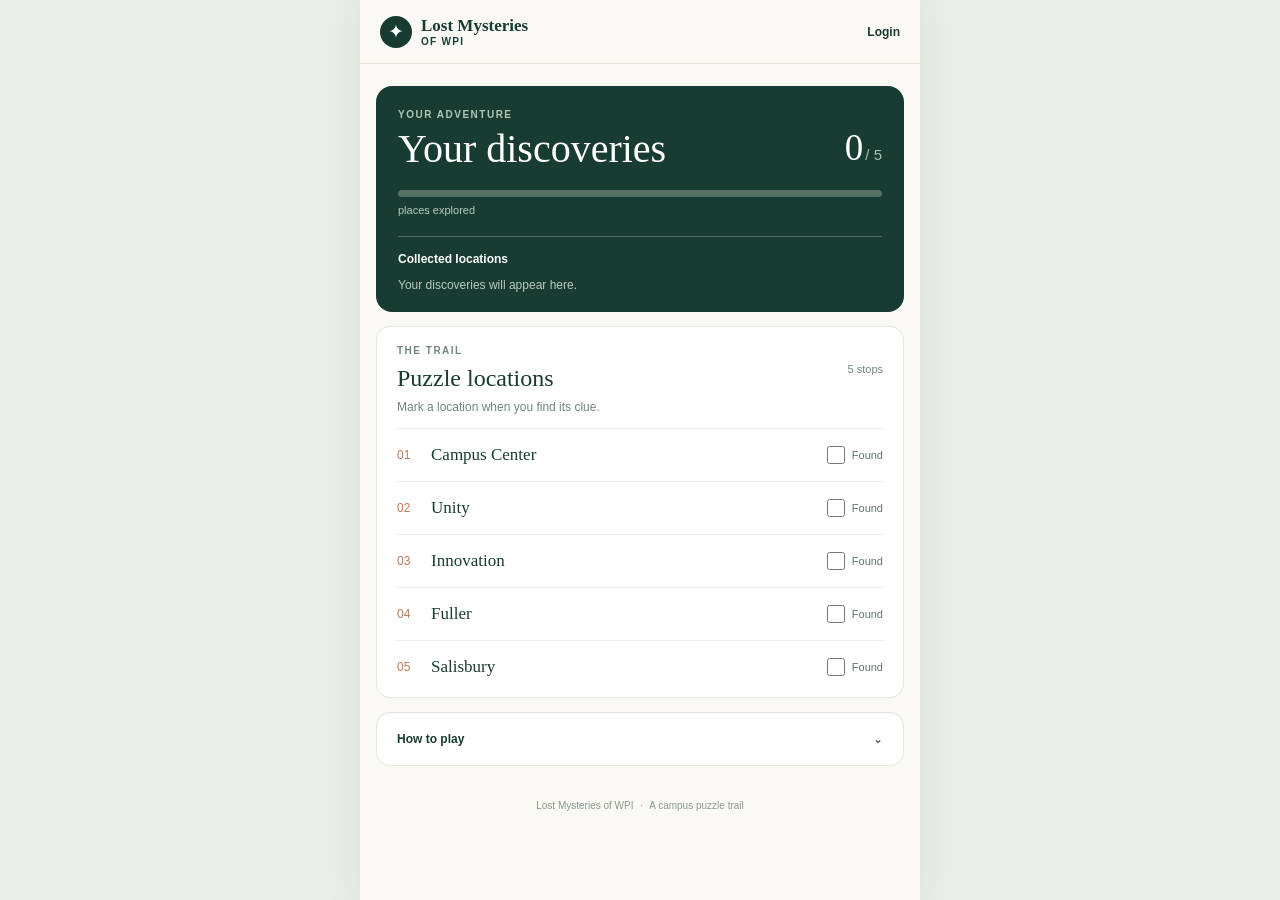
==== commit 617a374f: "Add login and registration" ====
--- a/index.html
+++ b/index.html
@@ -18,7 +18,7 @@
 				<span class="brand-symbol" aria-hidden="true">✦</span>
 				<span>Lost Mysteries <small>of WPI</small></span>
 			</a>
-			<a class="header-link" href="login.html">Login</a>
+			<a class="header-link" href="login.html" id="account-link">Login</a>
 		</header>
 
 		<main id="main">
@@ -68,7 +68,49 @@
 	</div>
 
 	<script>
-		// Main Page JavaScript
+		const SUPABASE_URL = 'https://iqmopypqjrpcxkwfvufh.supabase.co';
+        const SUPABASE_PUBLISHABLE_KEY = 'sb_publishable_RFCOzAUH3LHKFFotX_1MIA_-uZ_pZpx';
+		const accountLink = document.querySelector('#account-link');
+
+		// Check the player's session when opening the homepage
+		async function checkLoginStatus() {
+			const token = sessionStorage.getItem('player_session');
+			const username = sessionStorage.getItem('player_username');
+
+			if (!token || !username) {
+				accountLink.textContent = 'Login';
+				return;
+			}
+
+			try {
+				const response = await fetch(`${SUPABASE_URL}/functions/v1/get-player-progress`, {
+					method: 'POST',
+					headers: {
+						'Content-Type': 'application/json',
+						'apikey': SUPABASE_PUBLISHABLE_KEY,
+						'Authorization': `Bearer ${token}`
+					},
+					body: JSON.stringify({})
+				});
+
+				if (response.ok) {
+					accountLink.textContent = username;
+				} else {
+					accountLink.textContent = 'Login';
+
+					if (response.status === 401) {
+						sessionStorage.removeItem('player_session');
+						sessionStorage.removeItem('player_username');
+					}
+				}
+			} catch (error) {
+				console.error('Session verification failed:', error);
+				accountLink.textContent = 'Login';
+			}
+		}
+
+		checkLoginStatus();
+
 		const locations = [
 			{ id: 'cc', name: 'Campus Center' },
 			{ id: 'unity', name: 'Unity' },
--- a/styles.css
+++ b/styles.css
@@ -67,8 +67,10 @@
 
 .brand small {
     display: block;
-    font: 600 10px Arial, sans-serif;
-    letter-spacing: .13em;
+    font:
+        600 10px Arial,
+        sans-serif;
+    letter-spacing: 0.13em;
     text-transform: uppercase;
 }
 
@@ -84,7 +86,9 @@
 }
 
 .header-link {
-    font: 600 12px Arial, sans-serif;
+    font:
+        600 12px Arial,
+        sans-serif;
 }
 
 main {
@@ -93,8 +97,10 @@
 
 .eyebrow {
     margin: 0 0 9px;
-    font: 700 10px Arial, sans-serif;
-    letter-spacing: .15em;
+    font:
+        700 10px Arial,
+        sans-serif;
+    letter-spacing: 0.15em;
     color: #71877a;
 }
 
@@ -143,7 +149,9 @@
 }
 
 .progress-count span {
-    font: 15px Arial, sans-serif;
+    font:
+        15px Arial,
+        sans-serif;
     color: #a9c1b2;
 }
 
@@ -159,13 +167,15 @@
     height: 100%;
     border-radius: inherit;
     background: #e5a16b;
-    transition: width .2s;
+    transition: width 0.2s;
 }
 
 .progress-caption {
     margin: 7px 0 20px;
     color: #b8cbbf;
-    font: 11px Arial, sans-serif;
+    font:
+        11px Arial,
+        sans-serif;
 }
 
 .collected {
@@ -175,7 +185,9 @@
 
 .collected h2 {
     margin-bottom: 12px;
-    font: 700 12px Arial, sans-serif;
+    font:
+        700 12px Arial,
+        sans-serif;
 }
 
 .collected ul {
@@ -192,12 +204,16 @@
     border-radius: 30px;
     color: #183c32;
     background: #e1eadc;
-    font: 600 12px Arial, sans-serif;
+    font:
+        600 12px Arial,
+        sans-serif;
 }
 
 .empty-state {
     color: #b8cbbf;
-    font: 12px Arial, sans-serif;
+    font:
+        12px Arial,
+        sans-serif;
 }
 
 .locations,
@@ -233,14 +249,18 @@
 }
 
 .location-total {
-    font: 11px Arial, sans-serif;
+    font:
+        11px Arial,
+        sans-serif;
     color: #71877a !important;
     white-space: nowrap;
 }
 
 .section-description {
     margin: 7px 0 12px;
-    font: 12px/1.4 Arial, sans-serif;
+    font:
+        12px/1.4 Arial,
+        sans-serif;
     color: #71877a;
 }
 
@@ -254,7 +274,9 @@
 
 .location-index {
     color: #bc7957;
-    font: 12px Arial, sans-serif;
+    font:
+        12px Arial,
+        sans-serif;
     width: 22px;
 }
 
@@ -270,7 +292,9 @@
     align-items: center;
     gap: 7px;
     cursor: pointer;
-    font: 11px Arial, sans-serif;
+    font:
+        11px Arial,
+        sans-serif;
     color: #61766a;
 }
 
@@ -288,7 +312,9 @@
 
 .instructions {
     padding: 0 20px;
-    font: 12px/1.55 Arial, sans-serif;
+    font:
+        12px/1.55 Arial,
+        sans-serif;
 }
 
 .instructions summary {
@@ -326,7 +352,9 @@
     padding: 0 16px 25px;
     color: #8a998c;
     text-align: center;
-    font: 10px Arial, sans-serif;
+    font:
+        10px Arial,
+        sans-serif;
 }
 
 footer span {
@@ -479,4 +507,4 @@
     .login-actions {
         grid-template-columns: 1fr;
     }
-}
+}
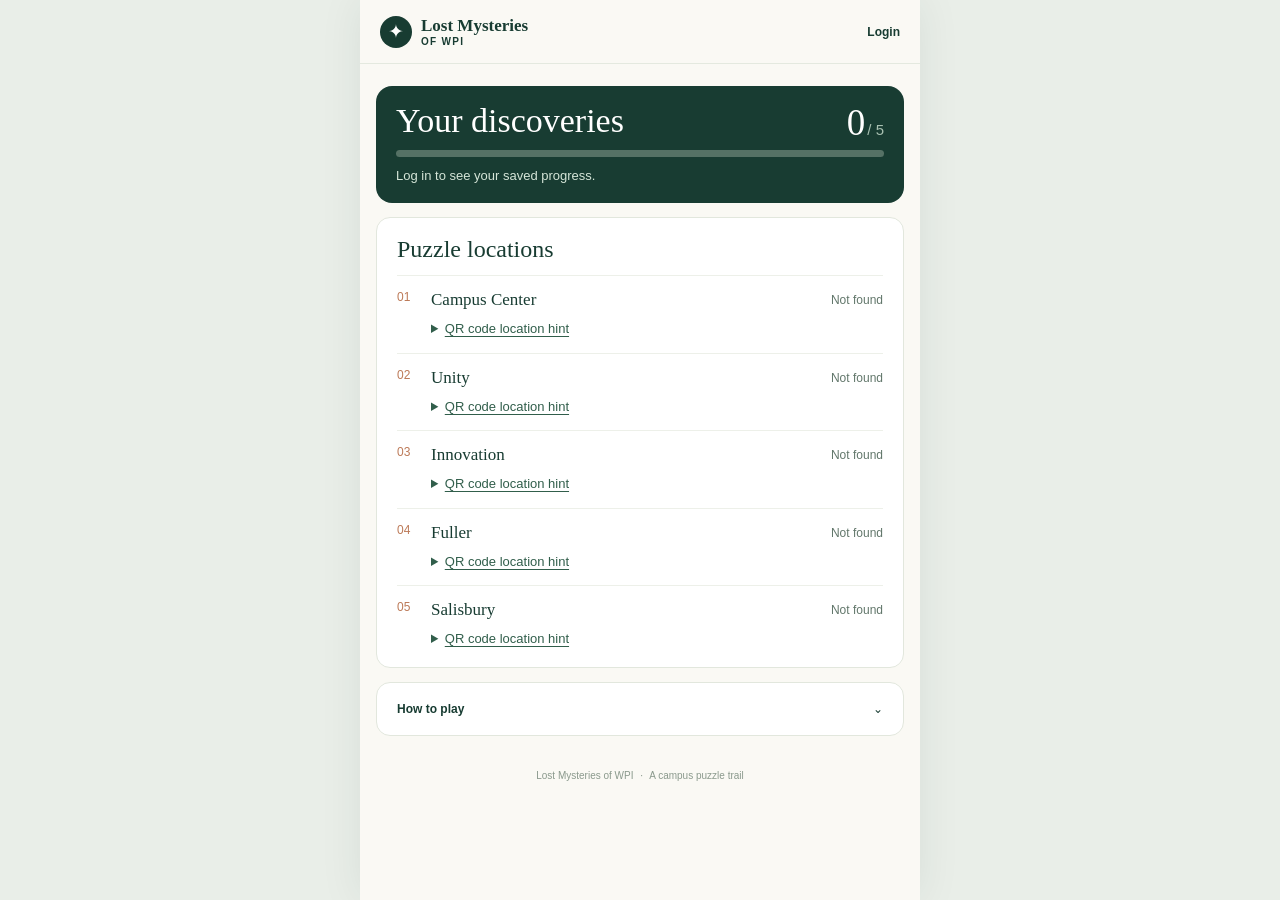
==== commit 1e713972: "Lily - main page and cross word puzzle" ====
--- a/index.html
+++ b/index.html
@@ -7,7 +7,7 @@
 	<meta name="theme-color" content="#183c32">
 	<meta name="description" content="Track your discoveries in the Lost Mysteries of WPI campus puzzle trail.">
 	<title>Lost Mysteries of WPI</title>
-	<link rel="stylesheet" href="styles.css?v=5">
+	<link rel="stylesheet" href="styles.css?v=7">
 </head>
 
 <body>
@@ -18,12 +18,14 @@
 				<span class="brand-symbol" aria-hidden="true">✦</span>
 				<span>Lost Mysteries <small>of WPI</small></span>
 			</a>
-			<a class="header-link" href="login.html" id="account-link">Login</a>
+			<div class="account-actions">
+				<a class="header-link" href="login.html" id="account-link">Login</a>
+				<button class="header-link" type="button" id="logout-btn" hidden>Log Out</button>
+			</div>
 		</header>
 
 		<main id="main">
 			<section class="dashboard" aria-labelledby="dashboard-title">
-				<p class="eyebrow">YOUR ADVENTURE</p>
 				<div class="dashboard-heading">
 					<h1 id="dashboard-title">Your discoveries</h1>
 					<div class="progress-count" aria-live="polite"><strong id="progress-count">0</strong><span>/
@@ -33,34 +35,21 @@
 					aria-valuemax="5" aria-valuenow="0" id="progress-track">
 					<div id="progress-fill"></div>
 				</div>
-				<p class="progress-caption">places explored</p>
-				<div class="collected">
-					<h2>Collected locations</h2>
-					<ul id="collected-list" aria-live="polite">
-						<li class="empty-state">Your discoveries will appear here.</li>
-					</ul>
-				</div>
+				<p class="progress-message" id="progress-message" role="status">Log in to see your saved progress.</p>
 			</section>
 
 			<section class="locations" id="locations" aria-labelledby="locations-title">
-				<div class="section-title">
-					<div>
-						<p class="eyebrow">THE TRAIL</p>
-						<h2 id="locations-title">Puzzle locations</h2>
-					</div><span class="location-total">5 stops</span>
-				</div>
-				<p class="section-description">Mark a location when you find its clue.</p>
+				<h2 id="locations-title">Puzzle locations</h2>
 				<div id="location-list" class="location-list"></div>
 			</section>
 
 			<details class="instructions" id="how-to-play">
 				<summary>How to play <span aria-hidden="true">⌄</span></summary>
 				<ol>
-					<li>Visit a puzzle location and look for its puzzle or QR code.</li>
-					<li>Solve the puzzle and mark that location as found.</li>
-					<li>Combine clues from all five stops to find Gompei’s secret hiding spot.</li>
+					<li>Explore campus to find the QR code for each puzzle.</li>
+					<li>Solve each puzzle and enter your answer on the website.</li>
+					<li>Once you've solved all five puzzles, use the clues to find Gompei’s secret hiding spot.</li>
 				</ol>
-				<p>You can explore alone or with friends. The listed stops are planned locations and may change.</p>
 			</details>
 		</main>
 
@@ -69,18 +58,62 @@
 
 	<script>
 		const SUPABASE_URL = 'https://iqmopypqjrpcxkwfvufh.supabase.co';
-        const SUPABASE_PUBLISHABLE_KEY = 'sb_publishable_RFCOzAUH3LHKFFotX_1MIA_-uZ_pZpx';
+		const SUPABASE_PUBLISHABLE_KEY = 'sb_publishable_RFCOzAUH3LHKFFotX_1MIA_-uZ_pZpx';
 		const accountLink = document.querySelector('#account-link');
-
-		// Check the player's session when opening the homepage
-		async function checkLoginStatus() {
+		const logoutBtn = document.querySelector('#logout-btn');
+
+		const locations = [
+			{ id: 'cc', name: 'Campus Center' },
+			{ id: 'unity', name: 'Unity' },
+			{ id: 'innovation', name: 'Innovation' },
+			{ id: 'fuller', name: 'Fuller' },
+			{ id: 'salisbury', name: 'Salisbury' },
+		];
+		const list = document.querySelector('#location-list');
+		const progressMessage = document.querySelector('#progress-message');
+
+		function renderProgress(completedIds) {
+			const completed = locations.filter(location => completedIds.includes(location.id));
+			document.querySelector('#progress-count').textContent = completed.length;
+			document.querySelector('#progress-fill').style.width = `${completed.length / locations.length * 100}%`;
+			document.querySelector('#progress-track').setAttribute('aria-valuenow', completed.length);
+
+			list.querySelectorAll('.location').forEach(row => {
+				const found = completedIds.includes(row.dataset.locationId);
+				row.querySelector('.location-status').textContent = found ? 'Found' : 'Not found';
+				row.classList.toggle('is-found', found);
+			});
+		}
+
+		function completedIdsFrom(responseData) {
+			const data = responseData ?? {};
+			const progress = data.progress?.completed_locations
+				?? data.progress?.completedLocations
+				?? data.progress?.completed_puzzles
+				?? data.completed_locations
+				?? data.completedLocations
+				?? data.completed_puzzles
+				?? data.progress;
+			if (!Array.isArray(progress)) return null;
+			return progress
+				.filter(item => typeof item === 'string' || (item && item.completed !== false))
+				.map(item => typeof item === 'string' ? item : item.location_id ?? item.puzzle_id ?? item.id);
+		}
+
+		// Load progress for the account represented by the current session.
+		async function loadAccountProgress() {
 			const token = sessionStorage.getItem('player_session');
 			const username = sessionStorage.getItem('player_username');
 
 			if (!token || !username) {
 				accountLink.textContent = 'Login';
+				logoutBtn.hidden = true;
+				renderProgress([]);
 				return;
 			}
+			accountLink.textContent = username;
+			logoutBtn.hidden = false;
+			progressMessage.textContent = 'Loading your progress...';
 
 			try {
 				const response = await fetch(`${SUPABASE_URL}/functions/v1/get-player-progress`, {
@@ -94,84 +127,95 @@
 				});
 
 				if (response.ok) {
-					accountLink.textContent = username;
+				const data = await response.json();
+				const completedIds = completedIdsFrom(data);
+				if (completedIds === null) {
+					progressMessage.textContent = 'Account progress is not available yet.';
 				} else {
+					renderProgress(completedIds);
+					progressMessage.textContent = '';
+				}
+				} else {
+				progressMessage.textContent = 'Unable to load your saved progress.';
+
+					if (response.status === 401) {
 					accountLink.textContent = 'Login';
-
-					if (response.status === 401) {
+					logoutBtn.hidden = true;
+					progressMessage.textContent = 'Session expired. Log in to see your saved progress.';
 						sessionStorage.removeItem('player_session');
 						sessionStorage.removeItem('player_username');
 					}
 				}
 			} catch (error) {
-				console.error('Session verification failed:', error);
-				accountLink.textContent = 'Login';
+				console.error('Progress request failed:', error);
+				progressMessage.textContent = 'Unable to load your saved progress.';
 			}
 		}
-
-		checkLoginStatus();
-
-		const locations = [
-			{ id: 'cc', name: 'Campus Center' },
-			{ id: 'unity', name: 'Unity' },
-			{ id: 'innovation', name: 'Innovation' },
-			{ id: 'fuller', name: 'Fuller' },
-			{ id: 'salisbury', name: 'Salisbury' },
-		];
-
-		const progressKey = 'lost-mysteries-progress-v1';
-		const list = document.querySelector('#location-list');
-		const collectedList = document.querySelector('#collected-list');
-
-		function storedProgress() {
-			try {
-				const value = JSON.parse(localStorage.getItem(progressKey) || '[]');
-				return Array.isArray(value) ? value.filter(id => locations.some(location => location.id === id)) : [];
-			} catch {
-				return [];
-			}
-		}
-
-		function updateProgress() {
-			const checked = [...list.querySelectorAll('input:checked')].map(input => input.value);
-			document.querySelector('#progress-count').textContent = checked.length;
-			document.querySelector('#progress-fill').style.width = `${checked.length / locations.length * 100}%`;
-			document.querySelector('#progress-track').setAttribute('aria-valuenow', checked.length);
-			collectedList.replaceChildren();
-
-			if (checked.length === 0) {
-				const empty = document.createElement('li');
-				empty.className = 'empty-state';
-				empty.textContent = 'Your discoveries will appear here.';
-				collectedList.append(empty);
-			} else {
-				locations.filter(location => checked.includes(location.id)).forEach(location => {
-					const item = document.createElement('li');
-					item.textContent = location.name;
-					collectedList.append(item);
-				});
-			}
-
-			try {
-				localStorage.setItem(progressKey, JSON.stringify(checked));
-			} catch {
-				console.warn('Progress could not be saved in this browser.');
-			}
-		}
-
-		const completed = storedProgress();
 
 		locations.forEach((location, index) => {
 			const row = document.createElement('article');
 			row.className = 'location';
-			row.innerHTML = `<span class="location-index">0${index + 1}</span><h3>${location.name}</h3><label class="location-check"><input type="checkbox" value="${location.id}" ${completed.includes(location.id) ? 'checked' : ''}><span>Found</span></label>`;
+			row.dataset.locationId = location.id;
+			row.innerHTML = `
+				<span class="location-index">0${index + 1}</span>
+				<div class="location-content">
+					<h3>${location.name}</h3>
+					<details class="qr-hint">
+						<summary>QR code location hint</summary>
+						<p>Check inside ${location.name} for the posted QR code.</p>
+					</details>
+				</div>
+				<span class="location-status">Not found</span>
+			`;
 			list.append(row);
 		});
-
-		list.addEventListener('change', updateProgress);
-		updateProgress();
+		loadAccountProgress();
+
+		// Log out and revoke the current session
+		logoutBtn.addEventListener('click', async () => {
+			const token = sessionStorage.getItem('player_session');
+
+			if (!token) {
+				sessionStorage.removeItem('player_username');
+				window.location.href = 'login.html';
+				return;
+			}
+
+			logoutBtn.disabled = true;
+			logoutBtn.textContent = 'Logging out...';
+
+			try {
+				const response = await fetch(`${SUPABASE_URL}/functions/v1/logout-player`, {
+					method: 'POST',
+					headers: {
+						'Content-Type': 'application/json',
+						'apikey': SUPABASE_PUBLISHABLE_KEY,
+						'Authorization': `Bearer ${token}`
+					},
+					body: JSON.stringify({})
+				});
+
+				if (!response.ok && response.status !== 401) {
+					throw new Error(`Logout failed: ${response.status}`);
+				}
+
+				// Clear the local session after server-side logout
+				sessionStorage.removeItem('player_session');
+				sessionStorage.removeItem('player_username');
+
+				window.location.href = 'login.html';
+
+			} catch (error) {
+				console.error('Logout request failed:', error);
+				alert('Unable to log out. Please try again.');
+			} finally {
+				logoutBtn.disabled = false;
+				logoutBtn.textContent = 'Log Out';
+			}
+		});
+
 	</script>
 
 </body>
 
-</html>+</html>
--- a/styles.css
+++ b/styles.css
@@ -105,14 +105,10 @@
 }
 
 .dashboard {
-    padding: 23px 22px 20px;
+    padding: 18px 20px;
     border-radius: 16px;
     background: #183c32;
     color: white;
-}
-
-.dashboard .eyebrow {
-    color: #afc7b5;
 }
 
 .dashboard-heading {
@@ -133,6 +129,11 @@
     line-height: 1;
     font-weight: normal;
     margin-bottom: 21px;
+}
+
+.dashboard h1 {
+    font-size: clamp(26px, 7vw, 34px);
+    margin-bottom: 12px;
 }
 
 .progress-count {
@@ -170,50 +171,14 @@
     transition: width 0.2s;
 }
 
-.progress-caption {
-    margin: 7px 0 20px;
-    color: #b8cbbf;
-    font:
-        11px Arial,
-        sans-serif;
-}
-
-.collected {
-    border-top: 1px solid #4f6a5d;
-    padding-top: 15px;
-}
-
-.collected h2 {
-    margin-bottom: 12px;
-    font:
-        700 12px Arial,
-        sans-serif;
-}
-
-.collected ul {
-    display: flex;
-    flex-wrap: wrap;
-    gap: 7px;
-    list-style: none;
-    padding: 0;
-    margin: 0;
-}
-
-.collected li:not(.empty-state) {
-    padding: 7px 10px;
-    border-radius: 30px;
-    color: #183c32;
-    background: #e1eadc;
-    font:
-        600 12px Arial,
-        sans-serif;
-}
-
-.empty-state {
-    color: #b8cbbf;
-    font:
-        12px Arial,
-        sans-serif;
+.progress-message {
+    margin: 10px 0 0;
+    color: #d5e5d8;
+    font: 13px/1.4 Arial, sans-serif;
+}
+
+.progress-message:empty {
+    display: none;
 }
 
 .locations,
@@ -224,19 +189,6 @@
     border-radius: 14px;
 }
 
-.section-title {
-    display: flex;
-    justify-content: space-between;
-    align-items: center;
-    gap: 12px;
-}
-
-.section-title h2 {
-    margin: 0;
-    font-size: 24px;
-    font-weight: normal;
-}
-
 input:focus-visible,
 a:focus-visible,
 summary:focus-visible {
@@ -248,27 +200,18 @@
     padding: 18px 20px 4px;
 }
 
-.location-total {
-    font:
-        11px Arial,
-        sans-serif;
-    color: #71877a !important;
-    white-space: nowrap;
-}
-
-.section-description {
-    margin: 7px 0 12px;
-    font:
-        12px/1.4 Arial,
-        sans-serif;
-    color: #71877a;
+.locations h2 {
+    margin: 0 0 12px;
+    font-size: 24px;
+    font-weight: normal;
 }
 
 .location {
     display: flex;
-    align-items: center;
+    align-items: flex-start;
     gap: 12px;
-    min-height: 53px;
+    min-height: 64px;
+    padding: 14px 0;
     border-top: 1px solid #edf0e9;
 }
 
@@ -282,32 +225,43 @@
 
 .location h3 {
     margin: 0;
-    flex: 1;
     font-size: 17px;
     font-weight: normal;
 }
 
-.location-check {
-    display: flex;
-    align-items: center;
-    gap: 7px;
+.location-content {
+    flex: 1;
+    min-width: 0;
+}
+
+.location-status {
+    padding-top: 3px;
+    color: #61766a;
+    font: 12px Arial, sans-serif;
+    white-space: nowrap;
+}
+
+.location.is-found .location-status {
+    color: #236246;
+    font-weight: 700;
+}
+
+.qr-hint {
+    margin-top: 9px;
+    font: 13px/1.5 Arial, sans-serif;
+}
+
+.qr-hint summary {
+    width: fit-content;
+    color: #315e4b;
+    text-decoration: underline;
+    text-underline-offset: 3px;
     cursor: pointer;
-    font:
-        11px Arial,
-        sans-serif;
+}
+
+.qr-hint p {
+    margin: 8px 0 0;
     color: #61766a;
-}
-
-.location-check input {
-    width: 18px;
-    height: 18px;
-    margin: 0;
-    accent-color: #183c32;
-    cursor: pointer;
-}
-
-.location:has(input:checked) h3 {
-    color: #5b7864;
 }
 
 .instructions {
@@ -343,11 +297,6 @@
     margin-bottom: 8px;
 }
 
-.instructions p {
-    color: #64766a;
-    margin-bottom: 18px;
-}
-
 footer {
     padding: 0 16px 25px;
     color: #8a998c;
@@ -362,13 +311,8 @@
 }
 
 @media (max-width: 360px) {
-    .location-check {
-        font-size: 0;
-    }
-
-    .location-check input {
-        width: 20px;
-        height: 20px;
+    .location-status {
+        font-size: 11px;
     }
 }
 
@@ -507,4 +451,85 @@
     .login-actions {
         grid-template-columns: 1fr;
     }
-}+}
+
+.account-actions {
+    display: flex;
+    align-items: center;
+    gap: 12px;
+}
+
+#logout-btn {
+    appearance: none;
+    background: transparent;
+    border: none;
+    padding: 0;
+    color: inherit;
+    font: 600 12px Arial, sans-serif;
+    text-decoration: none;
+    cursor: pointer;
+}
+
+.account-reminder {
+    margin: 20px auto 0;
+    max-width: 340px;
+    color: #738278;
+    font: 12px/1.6 Arial, sans-serif;
+    text-align: center;
+}
+
+
+/* PIN visibility toggle */
+.pin-field {
+    position: relative;
+}
+
+.pin-field input {
+    padding-right: 52px;
+}
+
+.pin-field input::-ms-reveal {
+    display: none;
+}
+
+#toggle-pin {
+    position: absolute;
+    top: 50%;
+    right: 12px;
+    transform: translateY(-50%);
+
+    display: flex;
+    align-items: center;
+    justify-content: center;
+
+    width: 32px;
+    height: 32px;
+    padding: 0;
+
+    background: transparent;
+    border: none;
+    color: #738278;
+    cursor: pointer;
+}
+
+#toggle-pin:hover {
+    color: #183c32;
+}
+
+#toggle-pin:focus-visible {
+    outline: 2px solid #527d66;
+    outline-offset: 2px;
+    border-radius: 4px;
+}
+
+#toggle-pin[aria-pressed="false"]::after {
+    content: "";
+    position: absolute;
+    top: 50%;
+    left: 50%;
+    width: 24px;
+    height: 2px;
+    background: currentColor;
+    border-radius: 2px;
+    transform: translate(-50%, -50%) rotate(-45deg);
+}
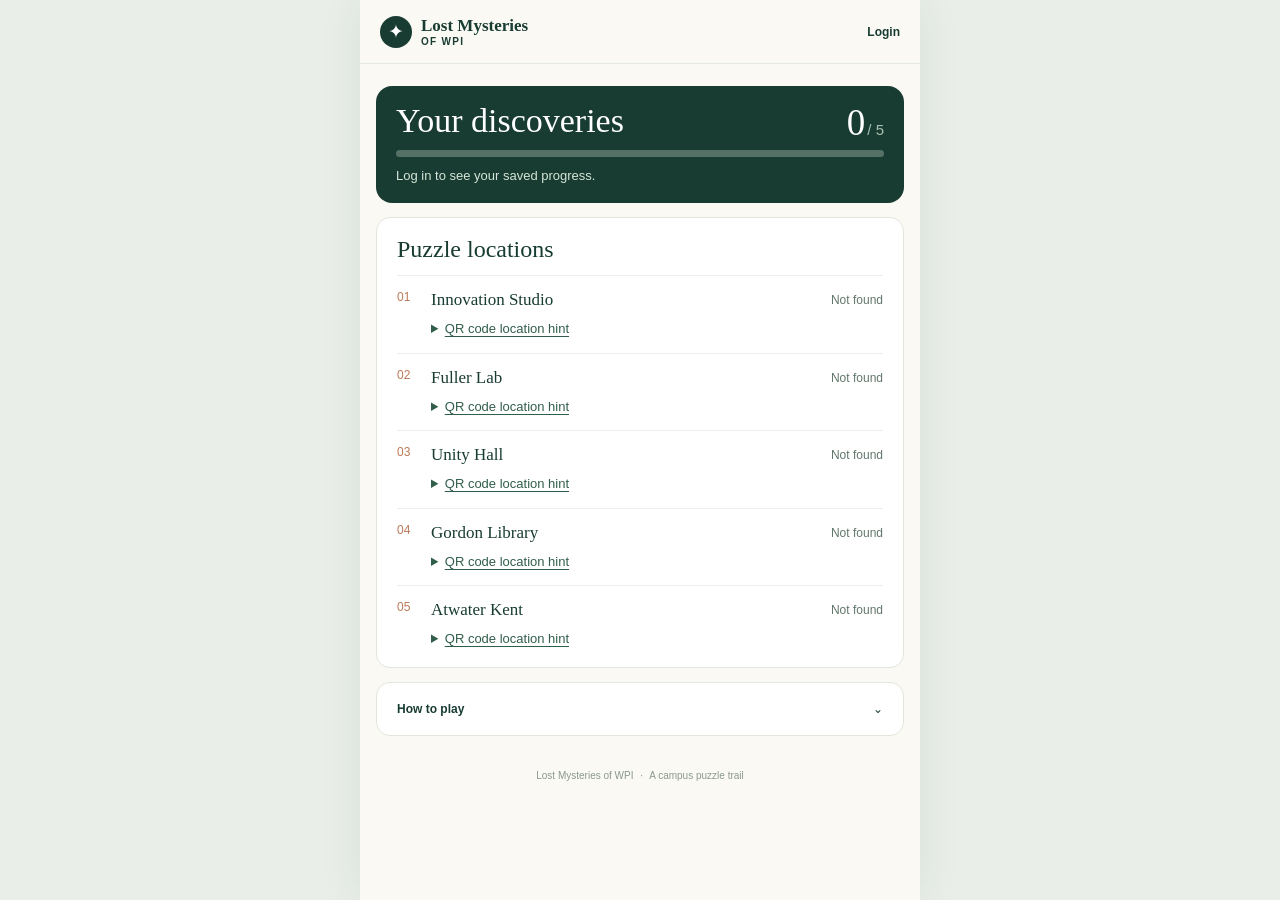
==== commit 0582f8ee: "Implement automatic progress saving for Innovation puzzle" ====
--- a/index.html
+++ b/index.html
@@ -63,11 +63,11 @@
 		const logoutBtn = document.querySelector('#logout-btn');
 
 		const locations = [
-			{ id: 'cc', name: 'Campus Center' },
-			{ id: 'unity', name: 'Unity' },
-			{ id: 'innovation', name: 'Innovation' },
-			{ id: 'fuller', name: 'Fuller' },
-			{ id: 'salisbury', name: 'Salisbury' },
+			{id: 'innovation', name: 'Innovation Studio'},
+			{id: 'fuller', name: 'Fuller Lab'},
+			{id: 'unity', name: 'Unity Hall'},
+			{id: 'library', name: 'Gordon Library'},
+			{id: 'ak', name: 'Atwater Kent'}
 		];
 		const list = document.querySelector('#location-list');
 		const progressMessage = document.querySelector('#progress-message');
@@ -127,21 +127,21 @@
 				});
 
 				if (response.ok) {
-				const data = await response.json();
-				const completedIds = completedIdsFrom(data);
-				if (completedIds === null) {
-					progressMessage.textContent = 'Account progress is not available yet.';
+					const data = await response.json();
+					const completedIds = completedIdsFrom(data);
+					if (completedIds === null) {
+						progressMessage.textContent = 'Account progress is not available yet.';
+					} else {
+						renderProgress(completedIds);
+						progressMessage.textContent = '';
+					}
 				} else {
-					renderProgress(completedIds);
-					progressMessage.textContent = '';
-				}
-				} else {
-				progressMessage.textContent = 'Unable to load your saved progress.';
+					progressMessage.textContent = 'Unable to load your saved progress.';
 
 					if (response.status === 401) {
-					accountLink.textContent = 'Login';
-					logoutBtn.hidden = true;
-					progressMessage.textContent = 'Session expired. Log in to see your saved progress.';
+						accountLink.textContent = 'Login';
+						logoutBtn.hidden = true;
+						progressMessage.textContent = 'Session expired. Log in to see your saved progress.';
 						sessionStorage.removeItem('player_session');
 						sessionStorage.removeItem('player_username');
 					}
@@ -218,4 +218,4 @@
 
 </body>
 
-</html>
+</html>
